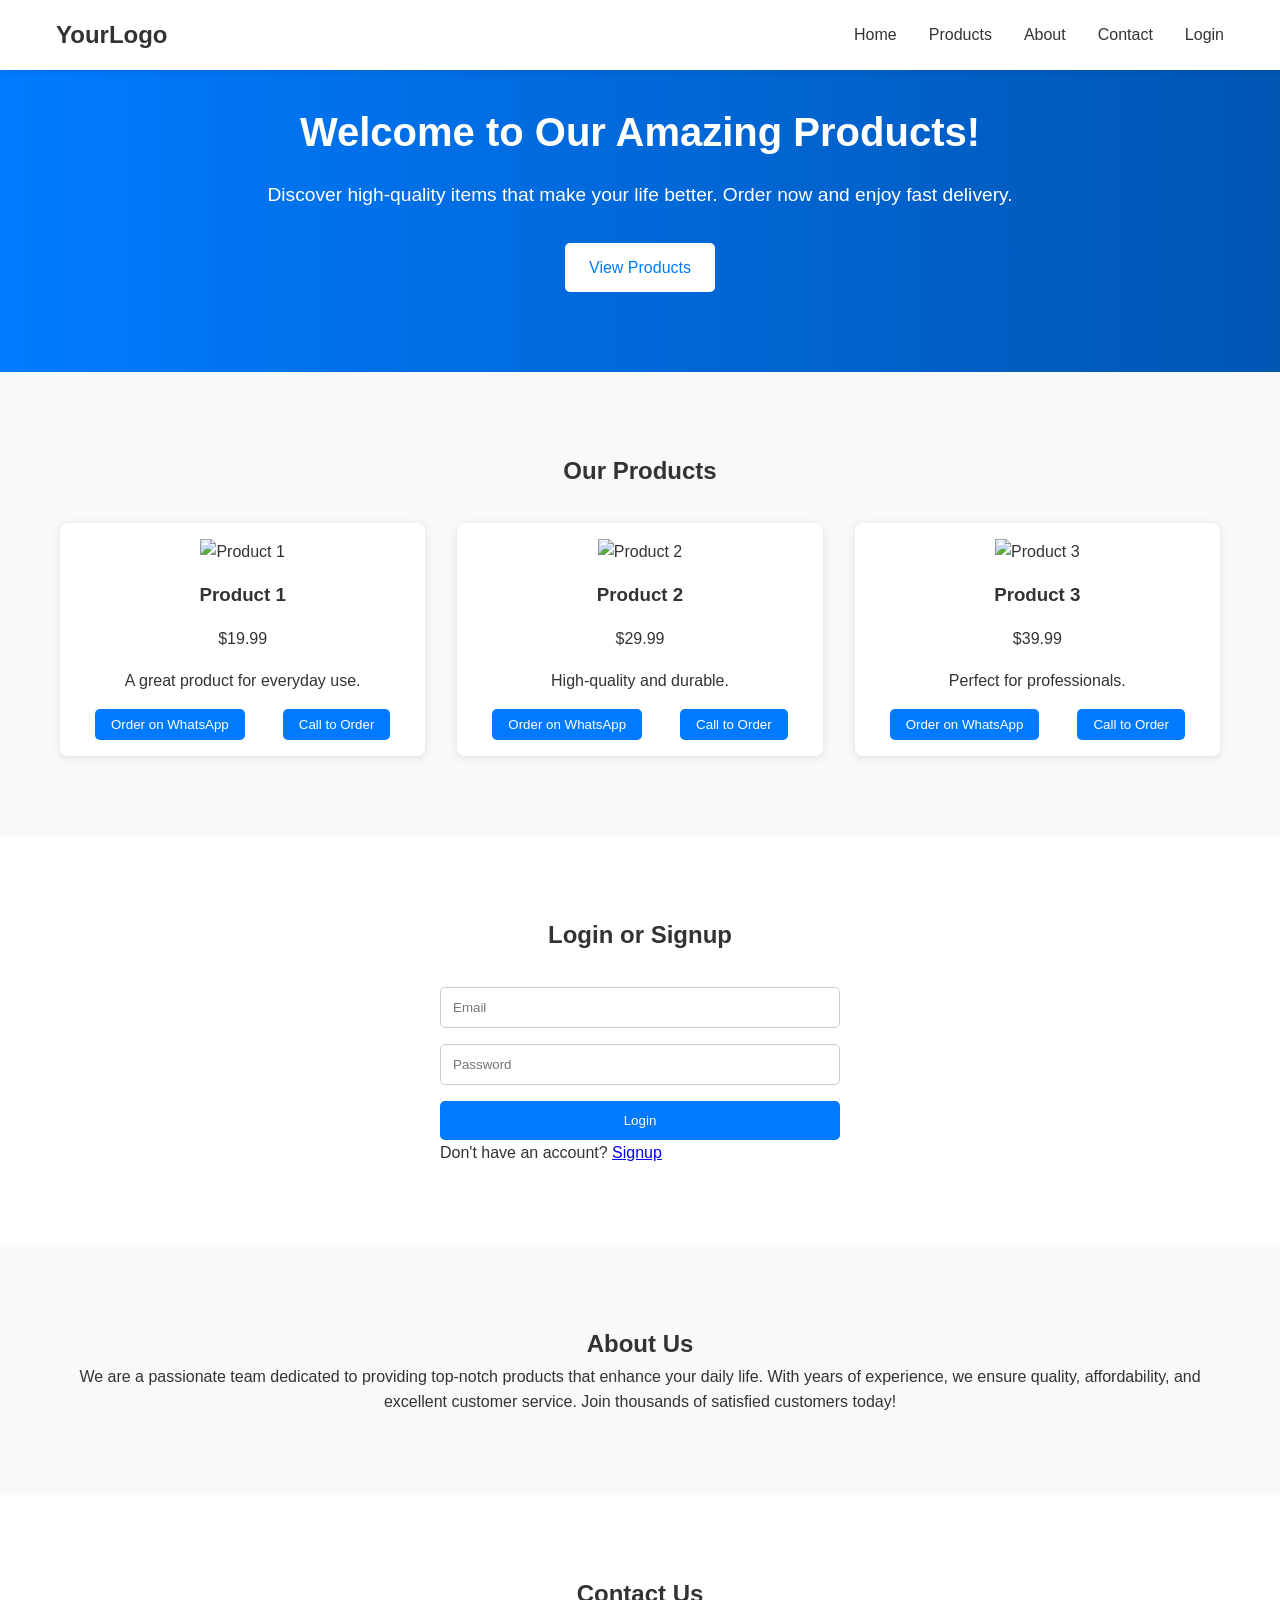
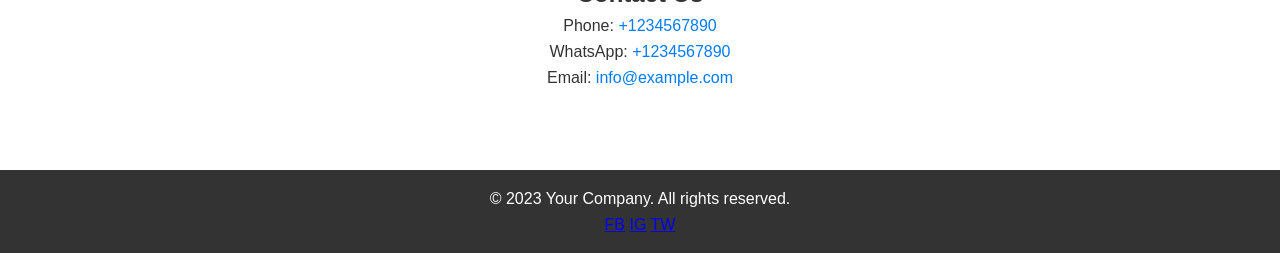
==== index.html @ f00f87c4 "Update and rename indexBP.html to index.html" ====
<!DOCTYPE html>
<html lang="en">
<head>
    <meta charset="UTF-8">
    <meta name="viewport" content="width=device-width, initial-scale=1.0">
    <title>Product Landing Page</title>
    <link rel="stylesheet" href="styleBP.css">
</head>
<body>
    <!-- Header / Navbar -->
    <header>
        <div class="container">
            <div class="logo">YourLogo</div>
            <nav>
                <ul class="nav-links">
                    <li><a href="#hero">Home</a></li>
                    <li><a href="#products">Products</a></li>
                    <li><a href="#about">About</a></li>
                    <li><a href="#contact">Contact</a></li>
                    <li><a href="#login">Login</a></li>
                </ul>
                <div class="hamburger" id="hamburger">
                    <span></span>
                    <span></span>
                    <span></span>
                </div>
            </nav>
        </div>
    </header>

    <!-- Hero Section -->
    <section id="hero" class="hero">
        <div class="container">
            <h1>Welcome to Our Amazing Products!</h1>
            <p>Discover high-quality items that make your life better. Order now and enjoy fast delivery.</p>
            <a href="#products" class="cta-button">View Products</a>
        </div>
    </section>

    <!-- Products Section -->
    <section id="products" class="products">
        <div class="container">
            <h2>Our Products</h2>
            <div class="product-grid" id="product-grid">
                <!-- Products will be dynamically inserted here via JS -->
            </div>
        </div>
    </section>

    <!-- Login / Signup Section -->
    <section id="login" class="login">
        <div class="container">
            <h2>Login or Signup</h2>
            <form id="login-form">
                <input type="email" id="email" placeholder="Email" required>
                <input type="password" id="password" placeholder="Password" required>
                <button type="submit">Login</button>
                <p>Don't have an account? <a href="#" id="signup-toggle">Signup</a></p>
            </form>
            <div id="signup-form" style="display: none;">
                <input type="email" id="signup-email" placeholder="Email" required>
                <input type="password" id="signup-password" placeholder="Password" required>
                <button type="submit" id="signup-btn">Signup</button>
            </div>
        </div>
    </section>

    <!-- About Section -->
    <section id="about" class="about">
        <div class="container">
            <h2>About Us</h2>
            <p>We are a passionate team dedicated to providing top-notch products that enhance your daily life. With years of experience, we ensure quality, affordability, and excellent customer service. Join thousands of satisfied customers today!</p>
        </div>
    </section>

    <!-- Contact Section -->
    <section id="contact" class="contact">
        <div class="container">
            <h2>Contact Us</h2>
            <p>Phone: <a href="#" id="phone-link">+1234567890</a></p>
            <p>WhatsApp: <a href="#" id="whatsapp-link">+1234567890</a></p>
            <p>Email: <a href="mailto:info@example.com">info@example.com</a></p>
        </div>
    </section>

    <!-- Footer -->
    <footer>
        <div class="container">
            <p>&copy; 2023 Your Company. All rights reserved.</p>
            <div class="social-icons">
                <a href="#">FB</a>
                <a href="#">IG</a>
                <a href="#">TW</a>
            </div>
        </div>
    </footer>

    <script src="scriptBP.js"></script>
</body>
</html>
---- styleBP.css ----
/* General Styles */
* {
    margin: 0;
    padding: 0;
    box-sizing: border-box;
}

body {
    font-family: Arial, sans-serif;
    line-height: 1.6;
    color: #333;
    scroll-behavior: smooth;
}

.container {
    max-width: 1200px;
    margin: 0 auto;
    padding: 0 20px;
}

/* Header / Navbar */
header {
    background: #fff;
    box-shadow: 0 2px 5px rgba(0,0,0,0.1);
    position: fixed;
    width: 100%;
    top: 0;
    z-index: 100;
}

header .container {
    display: flex;
    justify-content: space-between;
    align-items: center;
    padding: 1rem;
}

.logo {
    font-size: 1.5rem;
    font-weight: bold;
}

.nav-links {
    list-style: none;
    display: flex;
}

.nav-links li {
    margin-left: 2rem;
}

.nav-links a {
    text-decoration: none;
    color: #333;
    transition: color 0.3s;
}

.nav-links a:hover {
    color: #007bff;
}

/* Hamburger Menu */
.hamburger {
    display: none;
    flex-direction: column;
    cursor: pointer;
}

.hamburger span {
    width: 25px;
    height: 3px;
    background: #333;
    margin: 3px 0;
    transition: 0.3s;
}

/* Mobile Styles */
@media (max-width: 768px) {
    .nav-links {
        position: fixed;
        left: -100%;
        top: 70px;
        flex-direction: column;
        background: #fff;
        width: 100%;
        text-align: center;
        transition: 0.3s;
        box-shadow: 0 10px 27px rgba(0,0,0,0.05);
    }

    .nav-links li {
        margin: 2.5rem 0;
    }

    .hamburger {
        display: flex;
    }

    .nav-links.active {
        left: 0;
    }
}

/* Hero Section */
.hero {
    background: linear-gradient(to right, #007bff, #0056b3);
    color: #fff;
    padding: 100px 0 80px;
    text-align: center;
}

.hero h1 {
    font-size: 2.5rem;
    margin-bottom: 1rem;
}

.hero p {
    font-size: 1.2rem;
    margin-bottom: 2rem;
}

.cta-button {
    display: inline-block;
    background: #fff;
    color: #007bff;
    padding: 0.75rem 1.5rem;
    text-decoration: none;
    border-radius: 5px;
    transition: background 0.3s;
}

.cta-button:hover {
    background: #f8f9fa;
}

/* Products Section */
.products {
    padding: 80px 0;
    background: #f8f9fa;
}

.products h2 {
    text-align: center;
    margin-bottom: 2rem;
}

.product-grid {
    display: grid;
    grid-template-columns: repeat(auto-fit, minmax(300px, 1fr));
    gap: 2rem;
}

.product-card {
    background: #fff;
    border-radius: 8px;
    box-shadow: 0 2px 10px rgba(0,0,0,0.1);
    overflow: hidden;
    text-align: center;
    padding: 1rem;
}

.product-card img {
    width: 100%;
    height: 200px;
    object-fit: cover;
}

.product-card h3 {
    margin: 1rem 0;
}

.product-card p {
    margin-bottom: 1rem;
}

.product-card .buttons {
    display: flex;
    justify-content: space-around;
}

.product-card button {
    background: #007bff;
    color: #fff;
    border: none;
    padding: 0.5rem 1rem;
    border-radius: 5px;
    cursor: pointer;
    transition: background 0.3s;
}

.product-card button:hover {
    background: #0056b3;
}

/* Login / Signup Section */
.login {
    padding: 80px 0;
    background: #fff;
}

.login h2 {
    text-align: center;
    margin-bottom: 2rem;
}

#login-form,
#signup-form {
    max-width: 400px;
    margin: 0 auto;
}

#login-form input,
#signup-form input {
    width: 100%;
    padding: 0.75rem;
    margin-bottom: 1rem;
    border: 1px solid #ccc;
    border-radius: 5px;
}

#login-form button,
#signup-form button {
    width: 100%;
    background: #007bff;
    color: #fff;
    border: none;
    padding: 0.75rem;
    border-radius: 5px;
    cursor: pointer;
    transition: background 0.3s;
}

#login-form button:hover,
#signup-form button:hover {
    background: #0056b3;
}

/* About Section */
.about {
    padding: 80px 0;
    background: #f8f9fa;
    text-align: center;
}

/* Contact Section */
.contact {
    padding: 80px 0;
    background: #fff;
    text-align: center;
}

.contact a {
    color: #007bff;
    text-decoration: none;
}

/* Footer */
footer {
    background: #333;
    color: #fff;
    text-align: center;
    padding: 1rem 0;
}
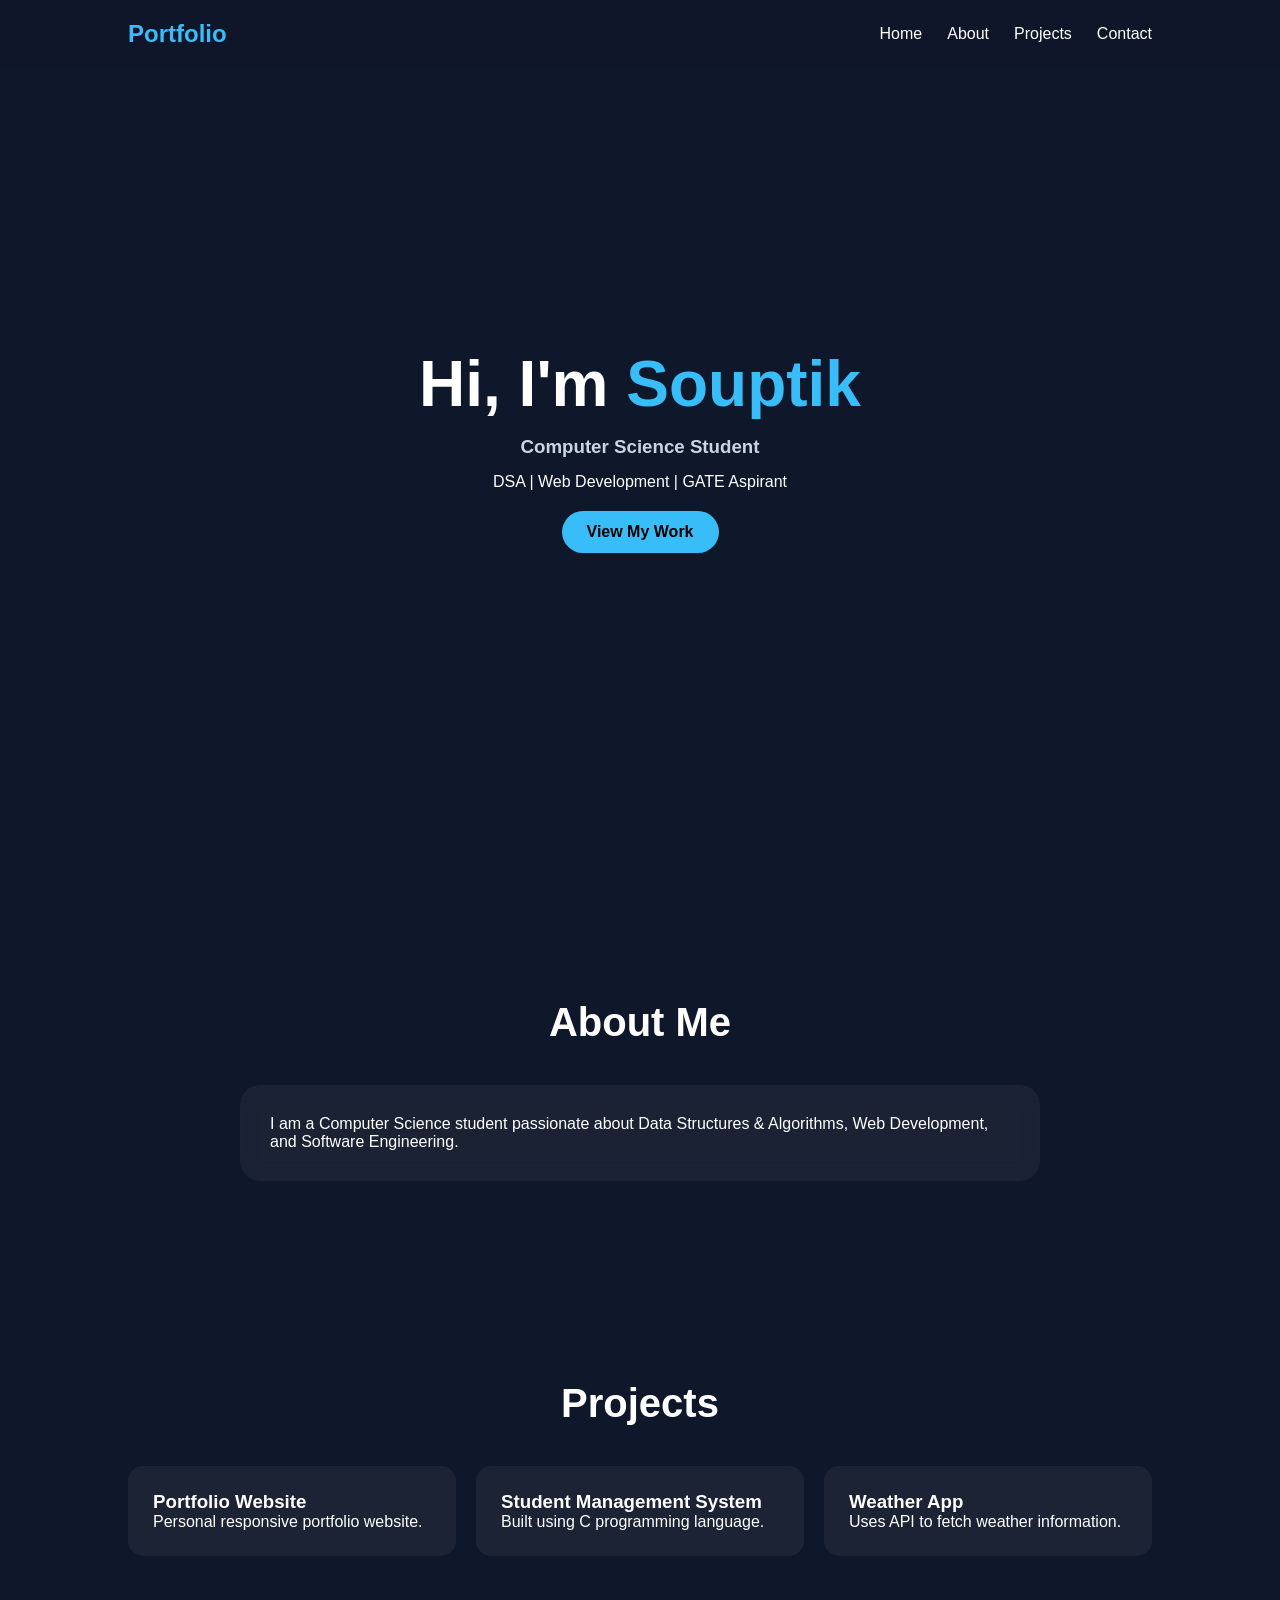
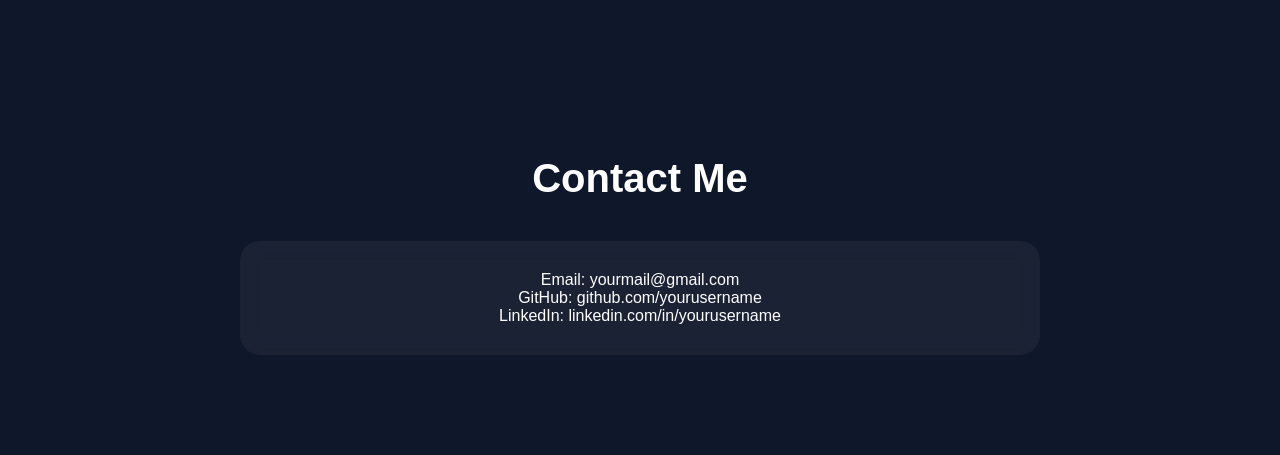
==== commit a43456fa: "Add files via upload" ====
--- a/index.html
+++ b/index.html
@@ -3,98 +3,75 @@
 <head>
     <meta charset="UTF-8">
     <meta name="viewport" content="width=device-width, initial-scale=1.0">
-    <title>Product Landing Page</title>
-    <link rel="stylesheet" href="styleBP.css">
+    <title>Portfolio</title>
+    <link rel="stylesheet" href="style.css">
 </head>
 <body>
-    <!-- Header / Navbar -->
-    <header>
-        <div class="container">
-            <div class="logo">YourLogo</div>
-            <nav>
-                <ul class="nav-links">
-                    <li><a href="#hero">Home</a></li>
-                    <li><a href="#products">Products</a></li>
-                    <li><a href="#about">About</a></li>
-                    <li><a href="#contact">Contact</a></li>
-                    <li><a href="#login">Login</a></li>
-                </ul>
-                <div class="hamburger" id="hamburger">
-                    <span></span>
-                    <span></span>
-                    <span></span>
-                </div>
-            </nav>
-        </div>
-    </header>
 
-    <!-- Hero Section -->
-    <section id="hero" class="hero">
-        <div class="container">
-            <h1>Welcome to Our Amazing Products!</h1>
-            <p>Discover high-quality items that make your life better. Order now and enjoy fast delivery.</p>
-            <a href="#products" class="cta-button">View Products</a>
+    <nav>
+        <h2 class="logo">Portfolio</h2>
+        <ul>
+            <li><a href="#home">Home</a></li>
+            <li><a href="#about">About</a></li>
+            <li><a href="#projects">Projects</a></li>
+            <li><a href="#contact">Contact</a></li>
+        </ul>
+    </nav>
+
+    <section id="home" class="hero">
+        <div class="hero-content">
+            <h1>Hi, I'm <span>Souptik</span></h1>
+            <h3>Computer Science Student</h3>
+            <p>DSA | Web Development | GATE Aspirant</p>
+            <a href="#projects" class="btn">View My Work</a>
         </div>
     </section>
 
-    <!-- Products Section -->
-    <section id="products" class="products">
-        <div class="container">
-            <h2>Our Products</h2>
-            <div class="product-grid" id="product-grid">
-                <!-- Products will be dynamically inserted here via JS -->
-            </div>
+    <section id="about">
+        <h2>About Me</h2>
+        <div class="card">
+            <p>
+                I am a Computer Science student passionate about
+                Data Structures & Algorithms, Web Development,
+                and Software Engineering.
+            </p>
         </div>
     </section>
 
-    <!-- Login / Signup Section -->
-    <section id="login" class="login">
-        <div class="container">
-            <h2>Login or Signup</h2>
-            <form id="login-form">
-                <input type="email" id="email" placeholder="Email" required>
-                <input type="password" id="password" placeholder="Password" required>
-                <button type="submit">Login</button>
-                <p>Don't have an account? <a href="#" id="signup-toggle">Signup</a></p>
-            </form>
-            <div id="signup-form" style="display: none;">
-                <input type="email" id="signup-email" placeholder="Email" required>
-                <input type="password" id="signup-password" placeholder="Password" required>
-                <button type="submit" id="signup-btn">Signup</button>
+    <section id="projects">
+        <h2>Projects</h2>
+
+        <div class="project-container">
+
+            <div class="project-card">
+                <h3>Portfolio Website</h3>
+                <p>Personal responsive portfolio website.</p>
             </div>
+
+            <div class="project-card">
+                <h3>Student Management System</h3>
+                <p>Built using C programming language.</p>
+            </div>
+
+            <div class="project-card">
+                <h3>Weather App</h3>
+                <p>Uses API to fetch weather information.</p>
+            </div>
+
         </div>
     </section>
 
-    <!-- About Section -->
-    <section id="about" class="about">
-        <div class="container">
-            <h2>About Us</h2>
-            <p>We are a passionate team dedicated to providing top-notch products that enhance your daily life. With years of experience, we ensure quality, affordability, and excellent customer service. Join thousands of satisfied customers today!</p>
+    <section id="contact">
+        <h2>Contact Me</h2>
+
+        <div class="card">
+            <p>Email: yourmail@gmail.com</p>
+            <p>GitHub: github.com/yourusername</p>
+            <p>LinkedIn: linkedin.com/in/yourusername</p>
         </div>
     </section>
 
-    <!-- Contact Section -->
-    <section id="contact" class="contact">
-        <div class="container">
-            <h2>Contact Us</h2>
-            <p>Phone: <a href="#" id="phone-link">+1234567890</a></p>
-            <p>WhatsApp: <a href="#" id="whatsapp-link">+1234567890</a></p>
-            <p>Email: <a href="mailto:info@example.com">info@example.com</a></p>
-        </div>
-    </section>
+    <script src="script.js"></script>
 
-    <!-- Footer -->
-    <footer>
-        <div class="container">
-            <p>&copy; 2023 Your Company. All rights reserved.</p>
-            <div class="social-icons">
-                <a href="#">FB</a>
-                <a href="#">IG</a>
-                <a href="#">TW</a>
-            </div>
-        </div>
-    </footer>
-
-    <script src="scriptBP.js"></script>
 </body>
-</html>
+</html>
--- a/style.css
+++ b/style.css
@@ -0,0 +1,136 @@
+*{
+    margin:0;
+    padding:0;
+    box-sizing:border-box;
+    scroll-behavior:smooth;
+    font-family:Segoe UI, sans-serif;
+}
+
+body{
+    background:#0f172a;
+    color:white;
+}
+
+nav{
+    position:fixed;
+    width:100%;
+    top:0;
+    display:flex;
+    justify-content:space-between;
+    align-items:center;
+    padding:20px 10%;
+    background:rgba(15,23,42,0.8);
+    backdrop-filter:blur(10px);
+    z-index:100;
+}
+
+.logo{
+    color:#38bdf8;
+}
+
+nav ul{
+    display:flex;
+    list-style:none;
+}
+
+nav ul li{
+    margin-left:25px;
+}
+
+nav ul li a{
+    color:white;
+    text-decoration:none;
+    transition:.3s;
+}
+
+nav ul li a:hover{
+    color:#38bdf8;
+}
+
+.hero{
+    height:100vh;
+    display:flex;
+    justify-content:center;
+    align-items:center;
+    text-align:center;
+    padding:20px;
+}
+
+.hero h1{
+    font-size:4rem;
+}
+
+.hero span{
+    color:#38bdf8;
+}
+
+.hero h3{
+    margin:15px 0;
+    color:#cbd5e1;
+}
+
+.btn{
+    display:inline-block;
+    margin-top:20px;
+    padding:12px 25px;
+    background:#38bdf8;
+    color:black;
+    text-decoration:none;
+    border-radius:30px;
+    font-weight:bold;
+}
+
+section{
+    padding:100px 10%;
+}
+
+section h2{
+    text-align:center;
+    margin-bottom:40px;
+    font-size:2.5rem;
+}
+
+.card{
+    max-width:800px;
+    margin:auto;
+    padding:30px;
+    border-radius:20px;
+    background:rgba(255,255,255,0.05);
+    backdrop-filter:blur(10px);
+}
+
+.project-container{
+    display:grid;
+    grid-template-columns:repeat(auto-fit,minmax(250px,1fr));
+    gap:20px;
+}
+
+.project-card{
+    background:rgba(255,255,255,0.05);
+    padding:25px;
+    border-radius:15px;
+    transition:.4s;
+}
+
+.project-card:hover{
+    transform:translateY(-10px);
+}
+
+#contact{
+    text-align:center;
+}
+
+@media(max-width:768px){
+
+    nav{
+        flex-direction:column;
+    }
+
+    nav ul{
+        margin-top:10px;
+    }
+
+    .hero h1{
+        font-size:2.8rem;
+    }
+}
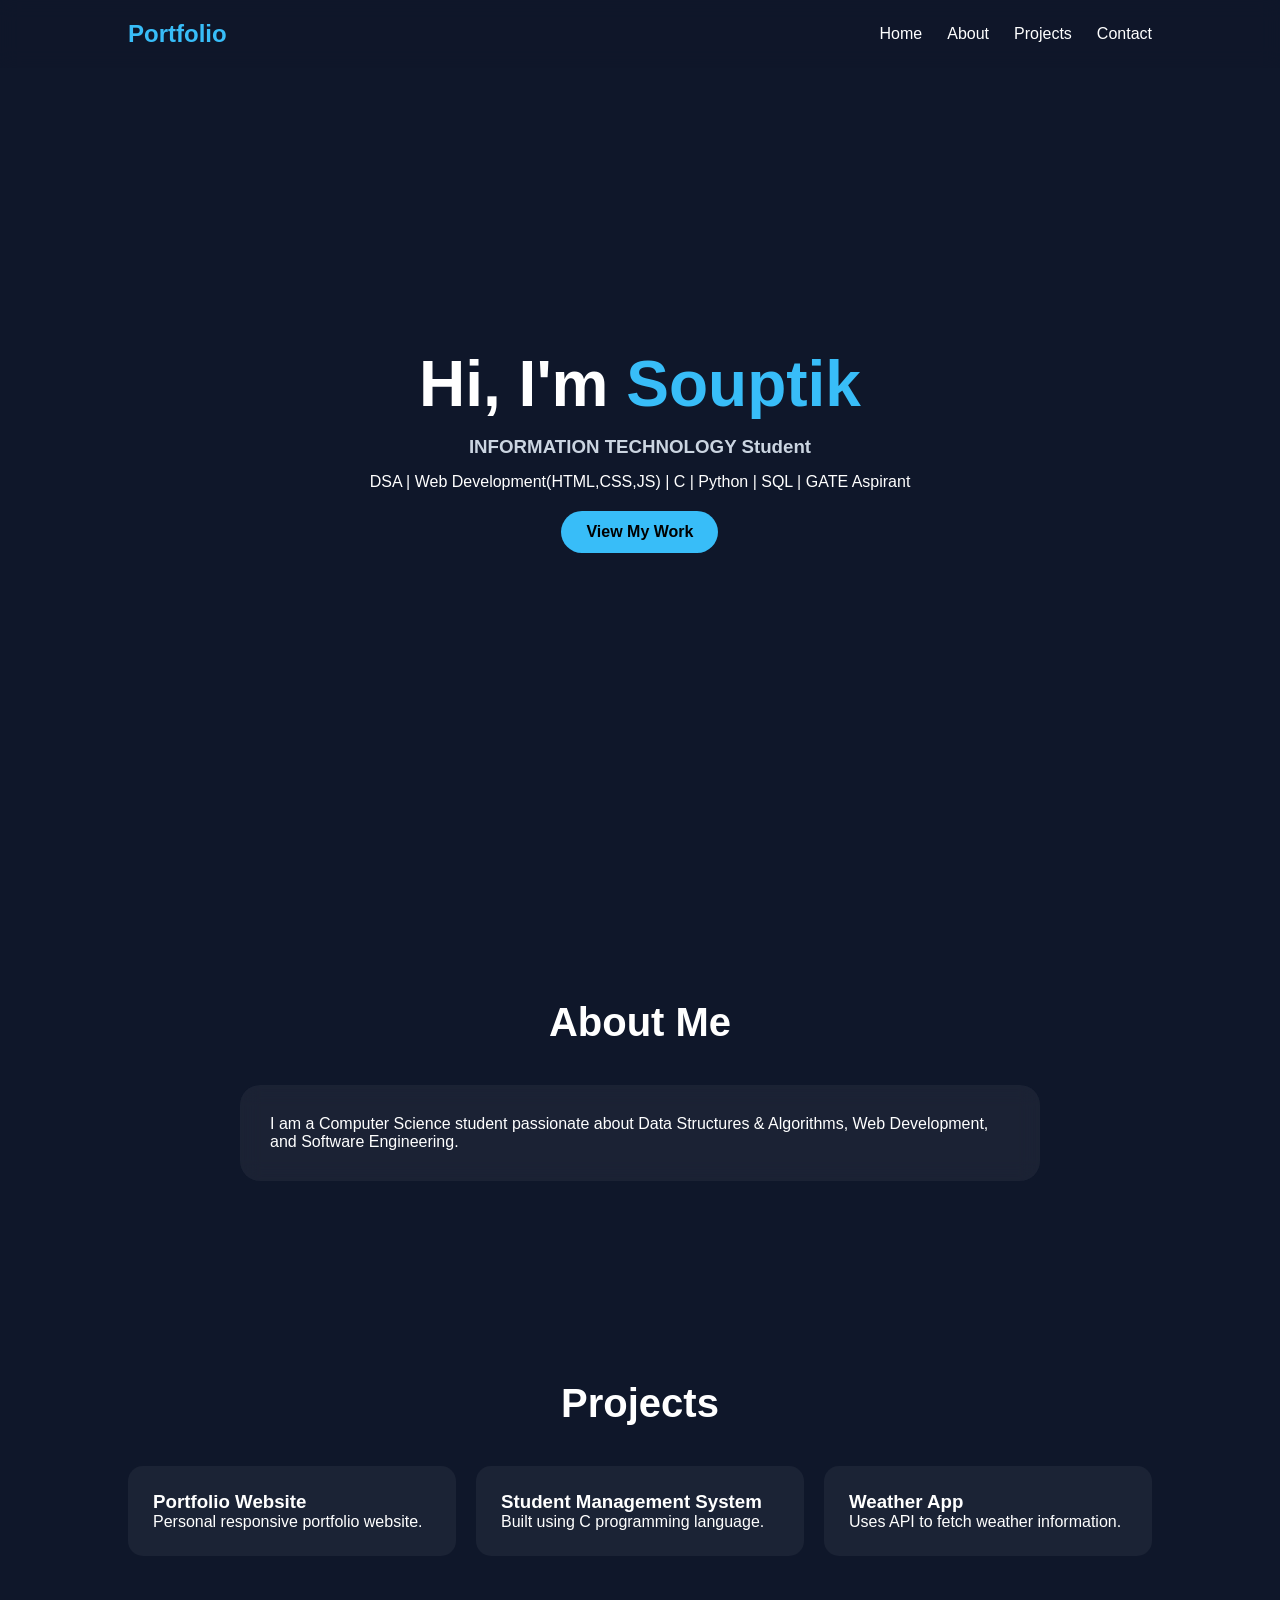
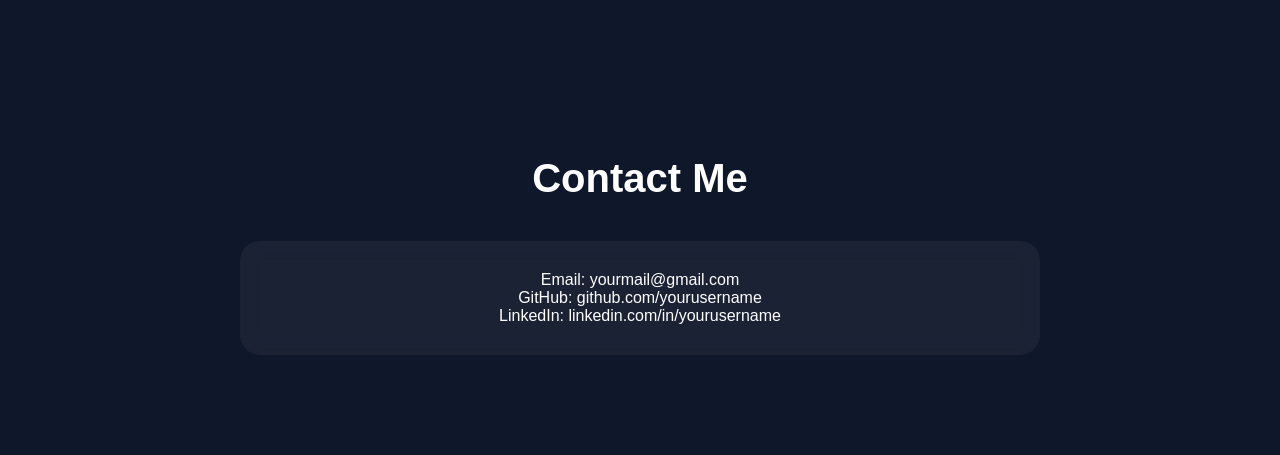
==== commit f2972a05: "Update index.html" ====
--- a/index.html
+++ b/index.html
@@ -21,8 +21,8 @@
     <section id="home" class="hero">
         <div class="hero-content">
             <h1>Hi, I'm <span>Souptik</span></h1>
-            <h3>Computer Science Student</h3>
-            <p>DSA | Web Development | GATE Aspirant</p>
+            <h3>INFORMATION TECHNOLOGY Student</h3>
+            <p>DSA | Web Development(HTML,CSS,JS) | C | Python | SQL | GATE Aspirant</p>
             <a href="#projects" class="btn">View My Work</a>
         </div>
     </section>
@@ -74,4 +74,4 @@
     <script src="script.js"></script>
 
 </body>
-</html>+</html>
